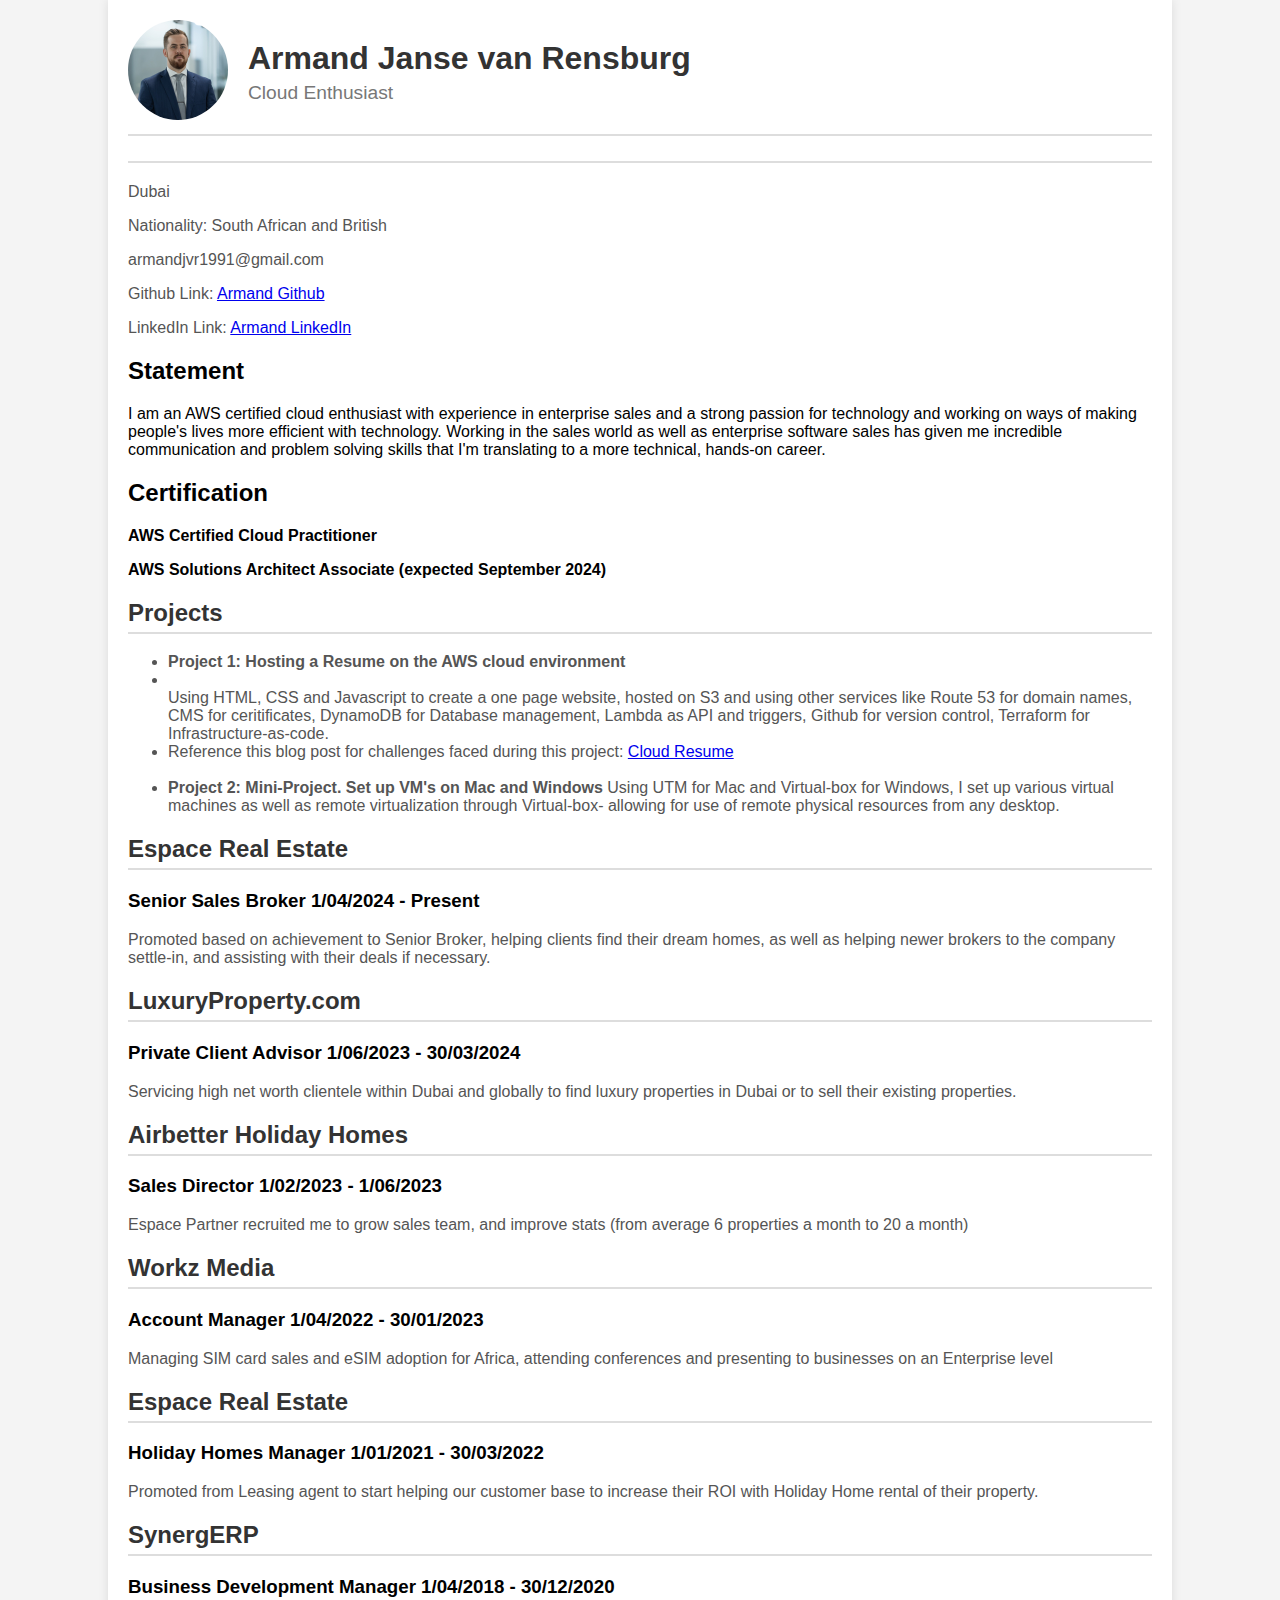
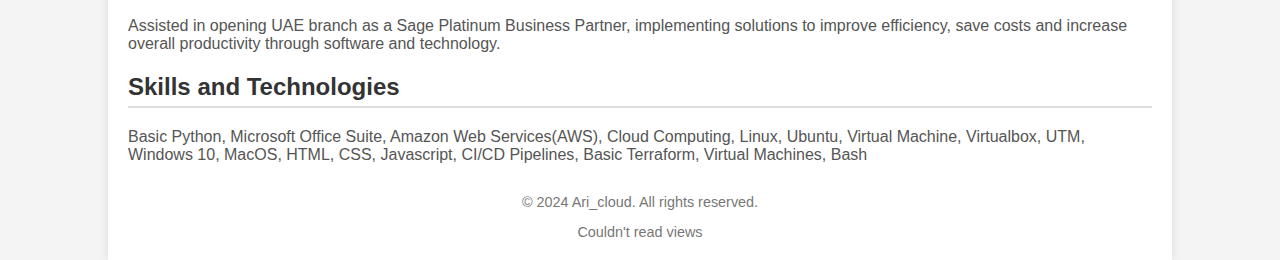
==== Website/index.html @ 145414bd "Update remove weird link index.html" ====
<!DOCTYPE html>
<html lang="en">
<head>
    <meta charset="UTF-8">
    <meta name="viewport" content="width=device-width, initial-scale=1.0">
    <title>My Resume</title>
    <link rel="stylesheet" href="styles.css">
</head>
<body>
    <div class="container">
        <header>
            <div class="profile-pic">
                <img src="Armand profile.jpeg" alt="Profile Picture">
            </div>
            <div class="intro">
                <h1>Armand Janse van Rensburg</h1>
                <p>Cloud Enthusiast</p>
            </div>
        </header>

        <section class="about">
            <h2></h2>
            <p>Dubai </p>
            <p>Nationality: South African and British </p>
            <p>armandjvr1991@gmail.com </p>
            <p>Github Link: <a href="https://github.com/Arijvr/cloudresume">Armand Github</a></p> 
            <p>LinkedIn Link: <a href="https://tinyurl.com/LinkedinArmand">Armand LinkedIn</a></p> 
        </section>

        <h2>Statement</h2>
        <p>I am an AWS certified cloud enthusiast with experience in enterprise sales and a strong passion for technology and working on ways of making people's lives more efficient with technology.
            Working in the sales world as well as enterprise software sales has given me incredible communication and problem solving skills that I'm translating to a more technical, hands-on career.
        </p>
    </section

        <section class="certification">
            <h2>Certification</h2>
            <p><strong>AWS Certified Cloud Practitioner</strong></p>
            <p><strong>AWS Solutions Architect Associate (expected September 2024)</strong></p>
        </section>

        <section class="projects">
            <h2>Projects</h2>
            <ul>
                <li><strong>Project 1: Hosting a Resume on the AWS cloud environment </strong></li>
                <li></li>Using HTML, CSS and Javascript to create 
                a one page website, hosted on S3 and using other services like Route 53 for domain names, CMS for ceritificates, DynamoDB
                for Database management, Lambda as API and triggers, Github for version control, Terraform for Infrastructure-as-code. </li>
                <li>Reference this blog post for challenges faced during this project: <a href="https://tinyurl.com/Ari-blog">Cloud Resume</a> </li>
                <br> 
                <li><strong>Project 2: Mini-Project. Set up VM's on Mac and Windows </strong> Using UTM for Mac and Virtual-box for Windows, 
                I set up various virtual machines as well as remote virtualization through Virtual-box- allowing for use of remote physical resources 
                from any desktop. </li>       
             </ul>
        </section>

        <section class="experience">
            <h2>Espace Real Estate</h2>
            <h3>Senior Sales Broker 1/04/2024 - Present </h3>
            <p>Promoted based on achievement to Senior Broker, helping clients find their dream homes, as well as helping newer 
                brokers to the company settle-in, and assisting with their deals if necessary.</p>
            <h2>LuxuryProperty.com</h2>
            <h3>Private Client Advisor 1/06/2023 - 30/03/2024 </h3>
            <p>Servicing high net worth clientele within Dubai and globally to find luxury properties in Dubai or to sell 
                their existing properties.</p>
            <h2>Airbetter Holiday Homes</h2>
            <h3>Sales Director 1/02/2023 - 1/06/2023 </h3>
            <p>Espace Partner recruited me to grow sales team, and improve stats (from average 6 properties a month to 20 a month)</p>
            <h2>Workz Media</h2>
            <h3>Account Manager 1/04/2022 - 30/01/2023 </h3>
            <p>Managing SIM card sales and eSIM adoption for Africa, attending conferences and presenting to businesses on an Enterprise level</p>
            <h2>Espace Real Estate</h2>
            <h3>Holiday Homes Manager 1/01/2021 - 30/03/2022</h3>
            <p>Promoted from Leasing agent to start helping our customer base to increase their ROI with Holiday Home rental of their property.</p>
            <h2>SynergERP </h2>
            <h3>Business Development Manager 1/04/2018 - 30/12/2020 </h3>
            <p>Assisted in opening UAE branch as a Sage Platinum Business Partner, implementing solutions to improve efficiency, save costs and 
                increase overall productivity through software and technology.
            </p>
        </section>


        <section class="skills and technologies">
            <h2>Skills and Technologies</h2>
            <p>Basic Python, Microsoft Office Suite, Amazon Web Services(AWS), Cloud Computing, Linux, Ubuntu, Virtual Machine, Virtualbox, UTM, Windows 10, MacOS, HTML, CSS, Javascript, CI/CD Pipelines, 
                Basic Terraform, Virtual Machines, Bash</p>
        </section>

        <footer>
            <p>&copy; 2024 Ari_cloud. All rights reserved.</p>
            <div class="counter-number text-grey-50 font-os font-size-16 active">Couldn't 
                read views</div>
        </footer>
    </div>

    <script src="./visitor.js"></script>
</body>
</html>
---- Website/styles.css ----
body {
    font-family: Arial, sans-serif;
    margin: 0;
    padding: 0;
    background-color: #f4f4f4;
}

.container {
    width: 80%;
    margin: 0 auto;
    padding: 20px;
    background-color: #fff;
    box-shadow: 0 0 10px rgba(0, 0, 0, 0.1);
}

header {
    display: flex;
    align-items: center;
    border-bottom: 2px solid #ddd;
    padding-bottom: 10px;
}

.profile-pic img {
    width: 100px;
    height: 100px;
    border-radius: 50%;
    margin-right: 20px;
}

.intro h1 {
    margin: 0;
    font-size: 2em;
    color: #333;
}

.intro p {
    margin: 5px 0 0;
    font-size: 1.2em;
    color: #777;
}

section {
    margin-top: 20px;
}

section h2 {
    font-size: 1.5em;
    color: #333;
    border-bottom: 2px solid #ddd;
    padding-bottom: 5px;
}

section p, section ul {
    font-size: 1em;
    color: #555;
}

footer {
    margin-top: 30px;
    text-align: center;
    font-size: 0.9em;
    color: #777;
}

#visitor-counter {
    margin-top: 10px;
    font-weight: bold;
}
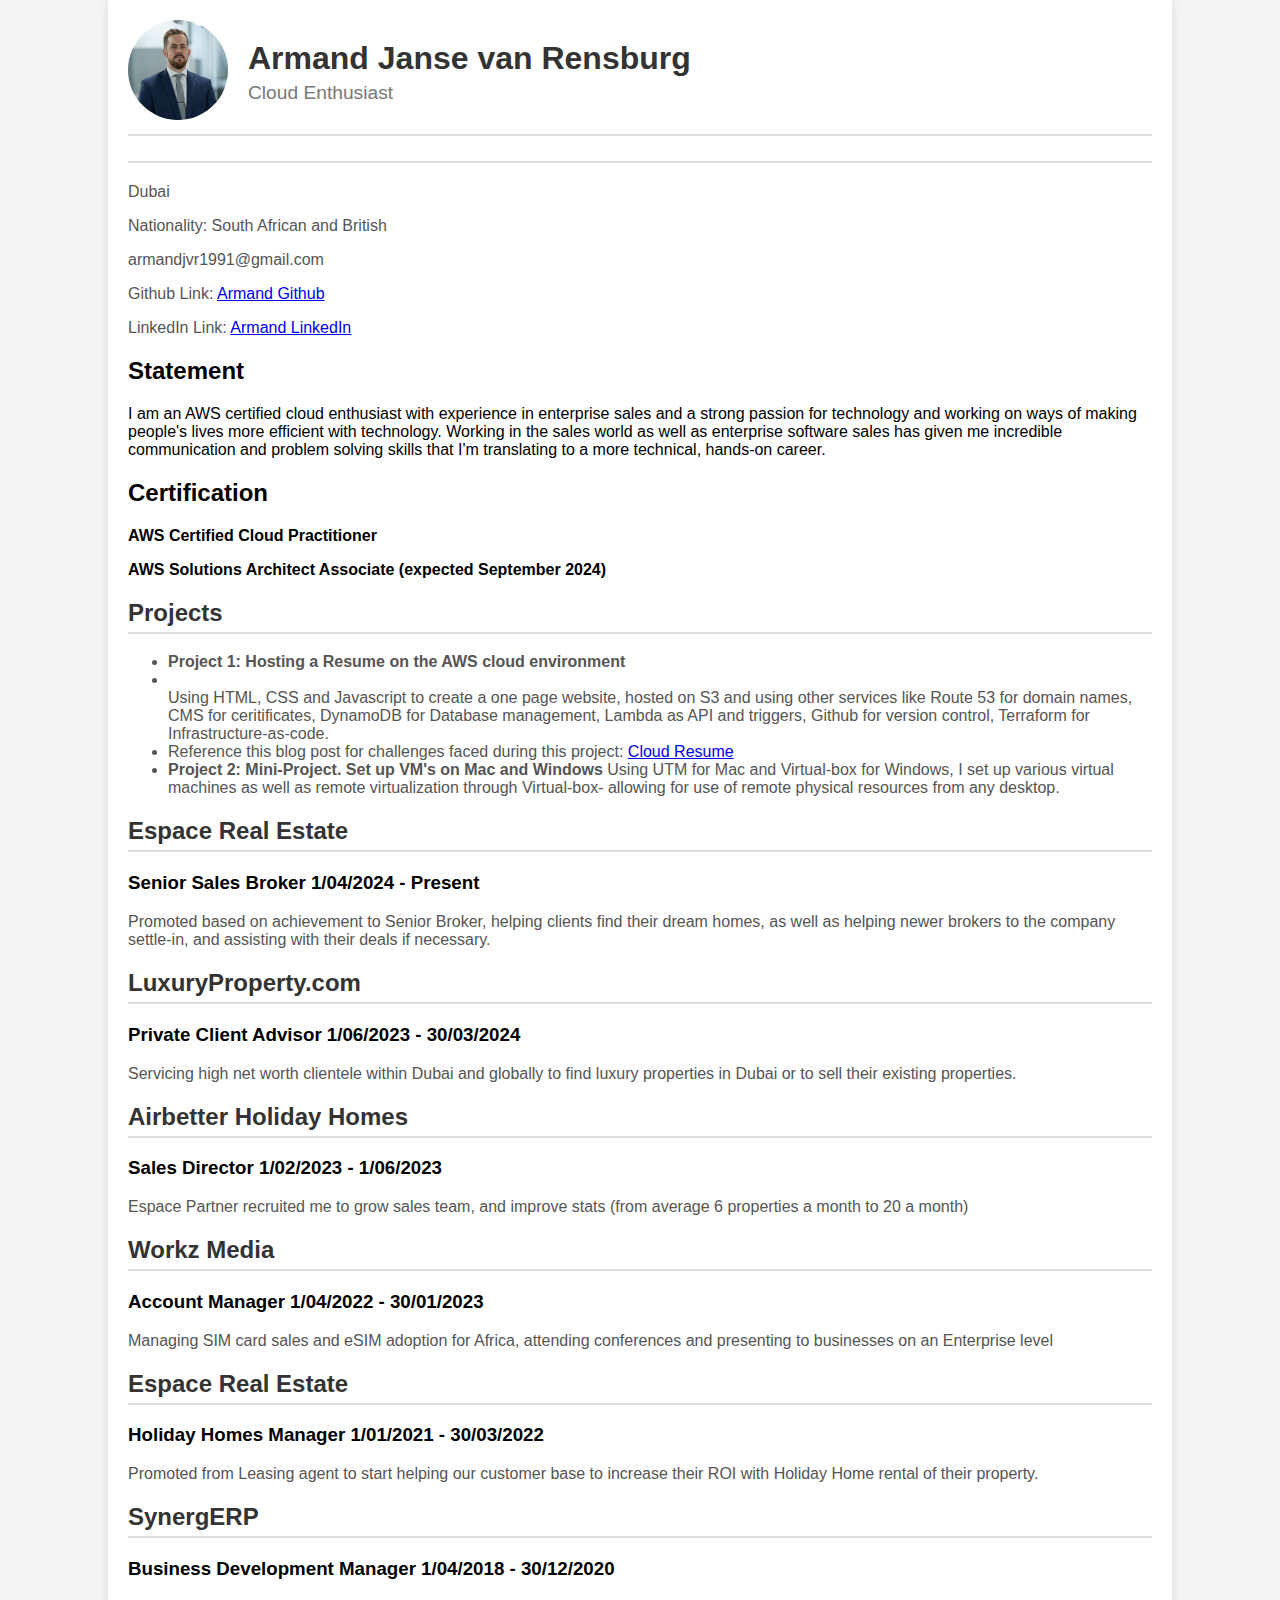
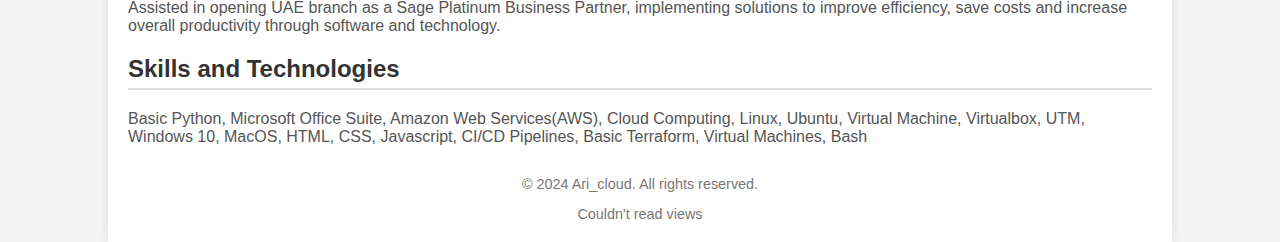
==== commit fec91813: "Update undo index.html" ====
--- a/Website/index.html
+++ b/Website/index.html
@@ -47,7 +47,6 @@
                 a one page website, hosted on S3 and using other services like Route 53 for domain names, CMS for ceritificates, DynamoDB
                 for Database management, Lambda as API and triggers, Github for version control, Terraform for Infrastructure-as-code. </li>
                 <li>Reference this blog post for challenges faced during this project: <a href="https://tinyurl.com/Ari-blog">Cloud Resume</a> </li>
-                <br> 
                 <li><strong>Project 2: Mini-Project. Set up VM's on Mac and Windows </strong> Using UTM for Mac and Virtual-box for Windows, 
                 I set up various virtual machines as well as remote virtualization through Virtual-box- allowing for use of remote physical resources 
                 from any desktop. </li>       
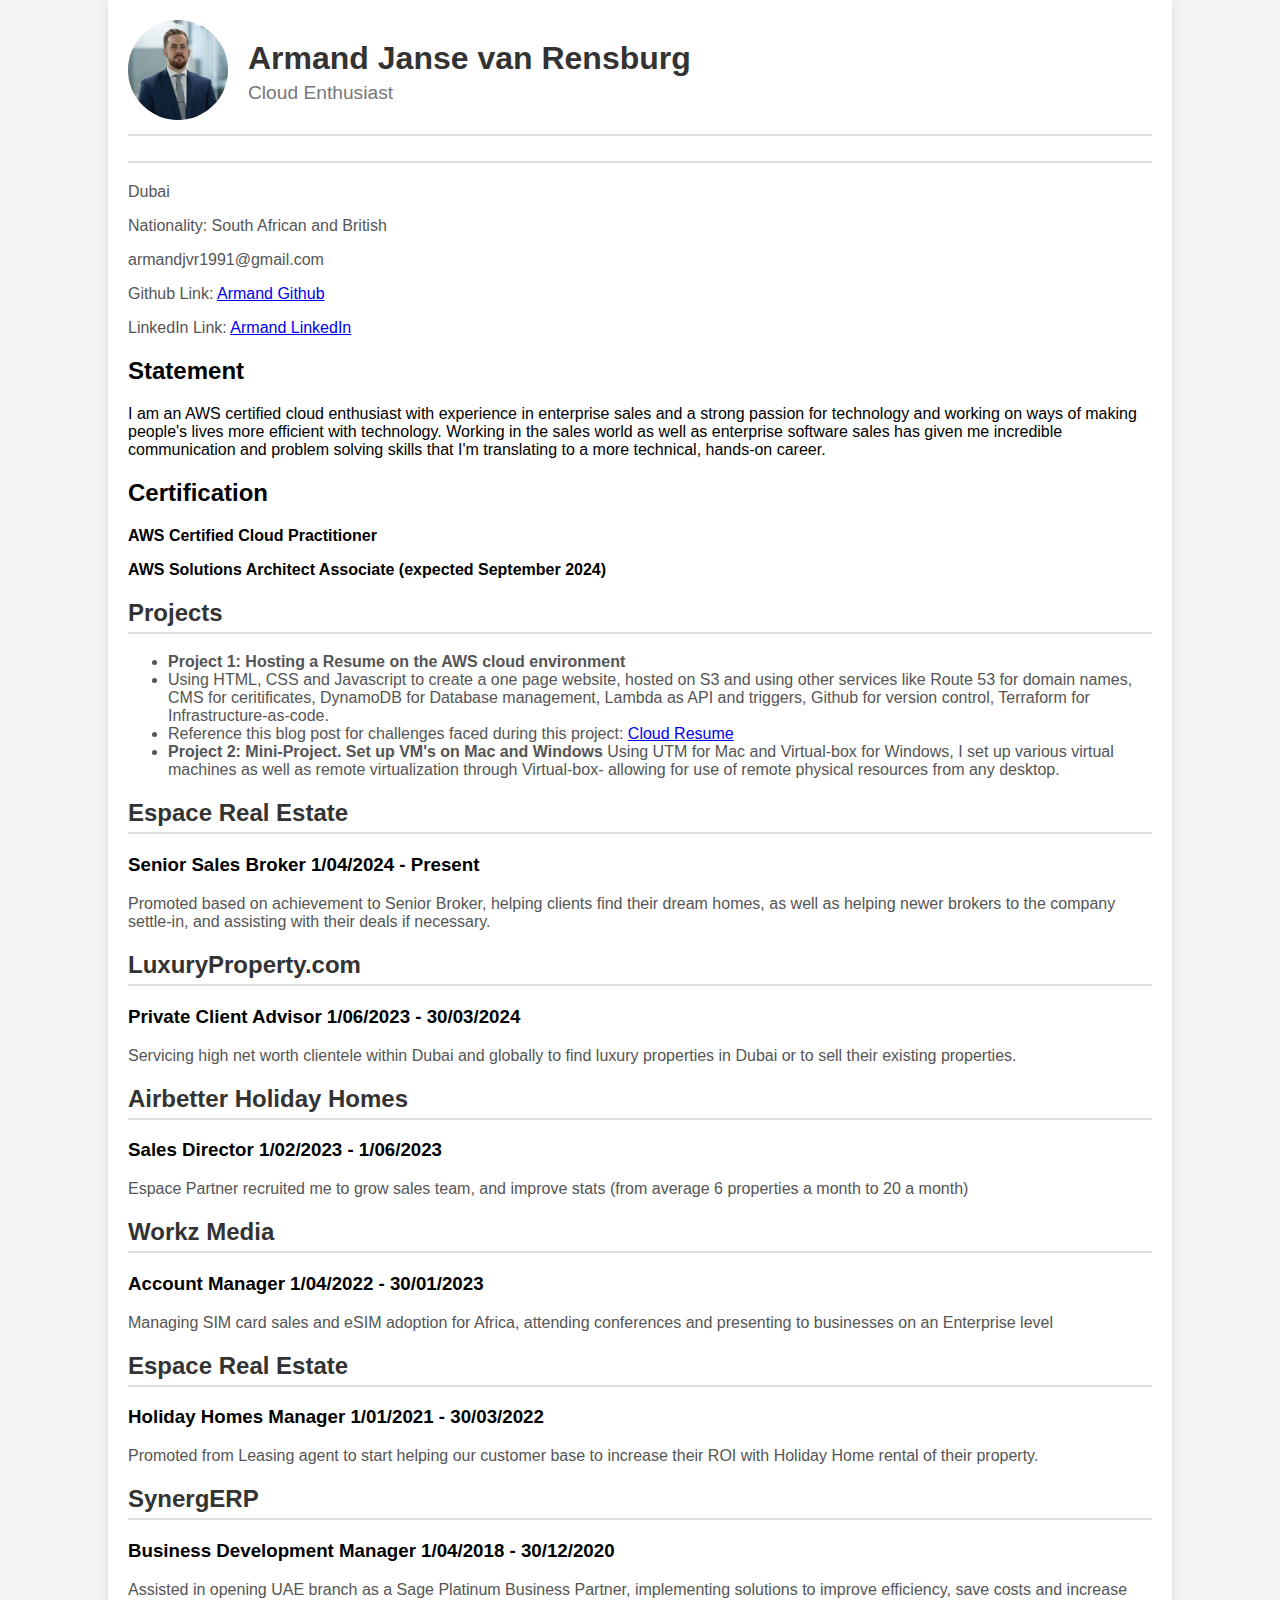
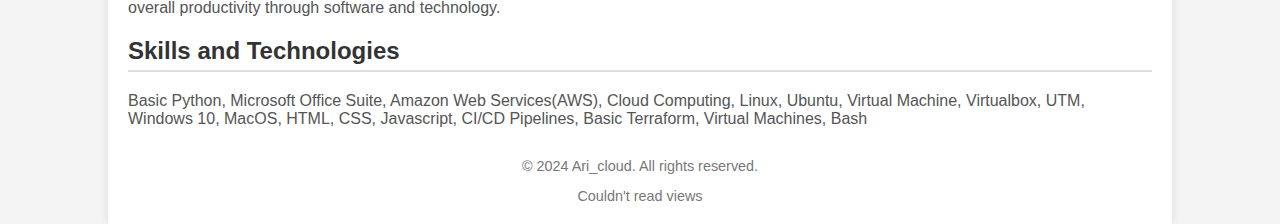
==== commit 297e0cd8: "Update spacing index.html" ====
--- a/Website/index.html
+++ b/Website/index.html
@@ -43,7 +43,7 @@
             <h2>Projects</h2>
             <ul>
                 <li><strong>Project 1: Hosting a Resume on the AWS cloud environment </strong></li>
-                <li></li>Using HTML, CSS and Javascript to create 
+                <li>Using HTML, CSS and Javascript to create 
                 a one page website, hosted on S3 and using other services like Route 53 for domain names, CMS for ceritificates, DynamoDB
                 for Database management, Lambda as API and triggers, Github for version control, Terraform for Infrastructure-as-code. </li>
                 <li>Reference this blog post for challenges faced during this project: <a href="https://tinyurl.com/Ari-blog">Cloud Resume</a> </li>
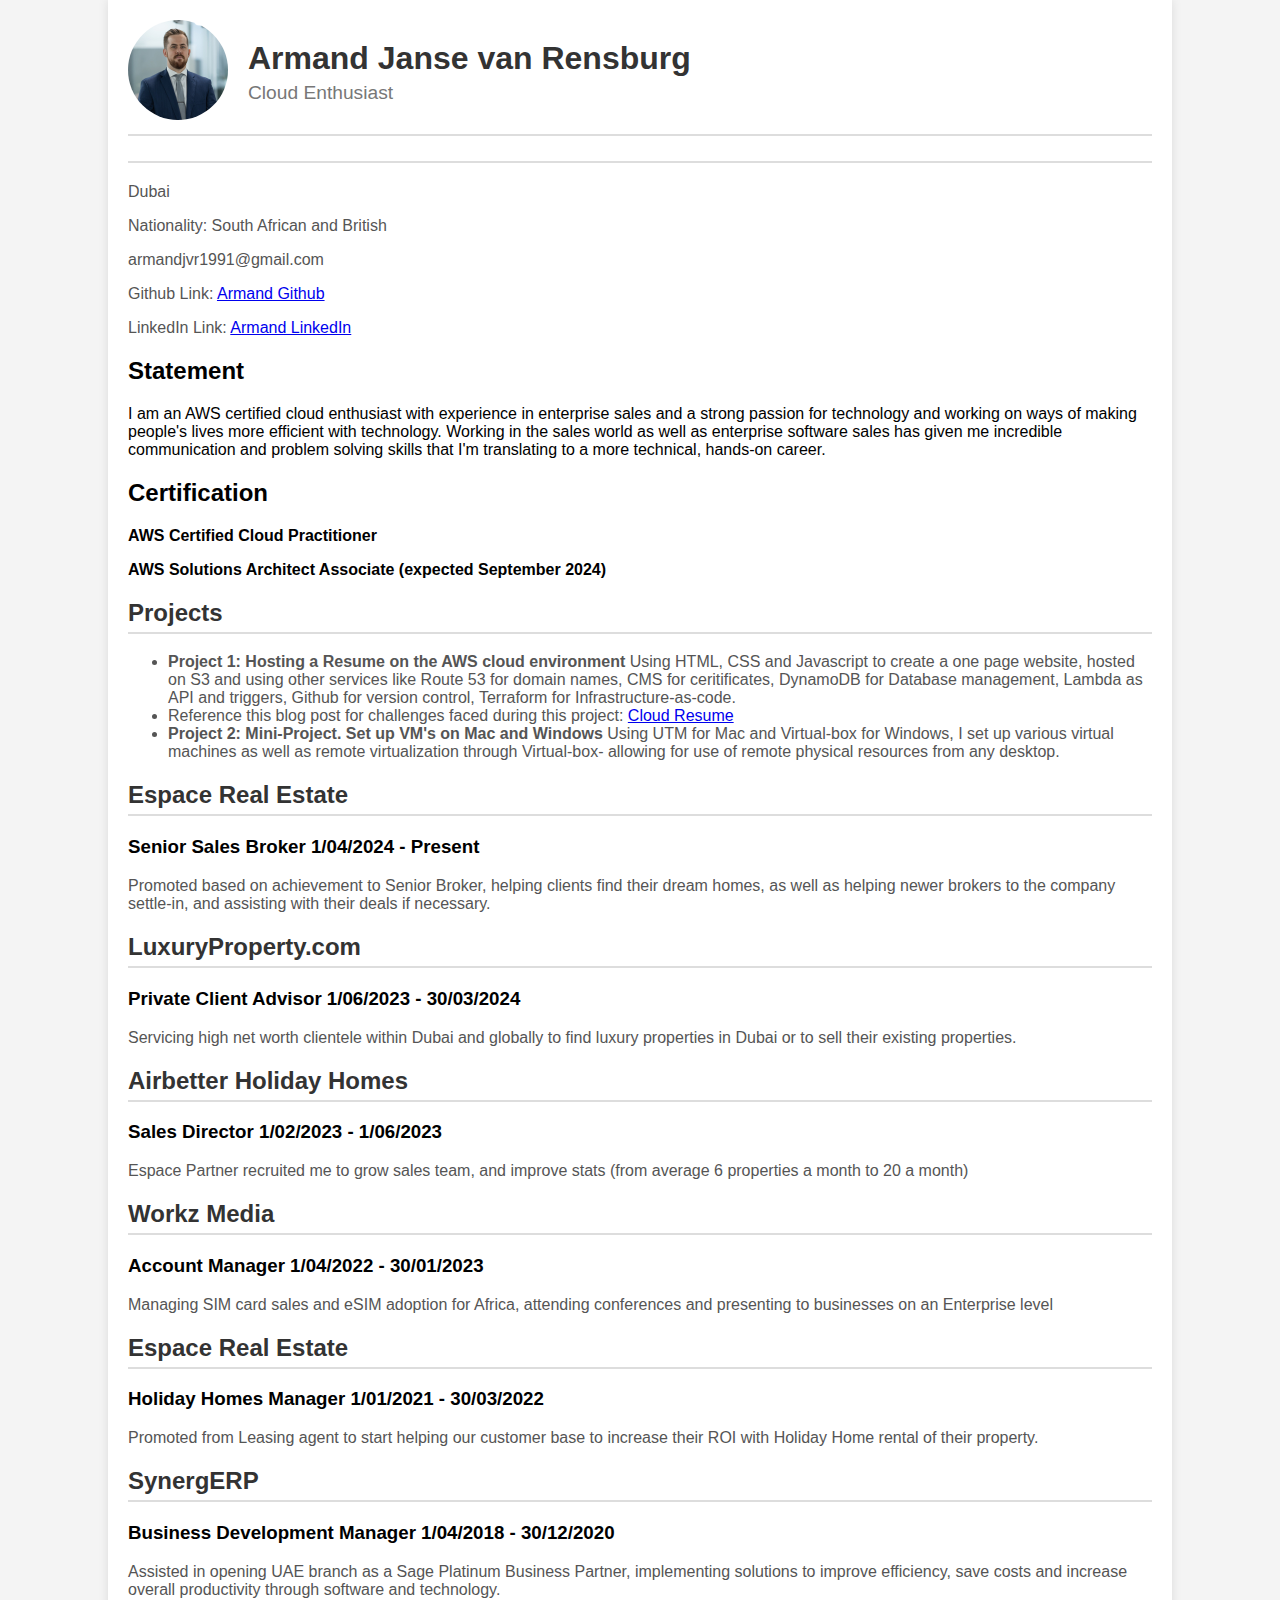
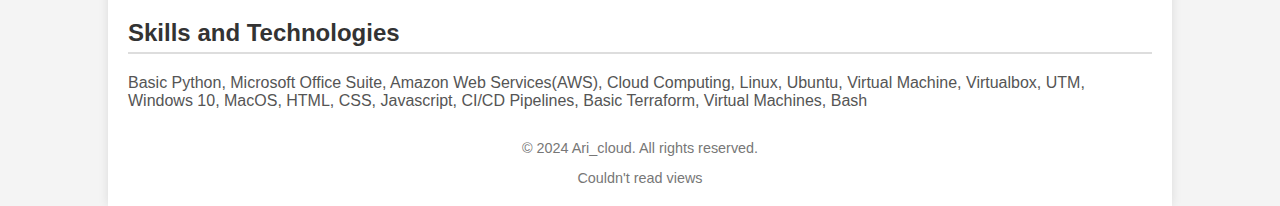
==== commit cb316ef4: "Update li index.html" ====
--- a/Website/index.html
+++ b/Website/index.html
@@ -42,8 +42,7 @@
         <section class="projects">
             <h2>Projects</h2>
             <ul>
-                <li><strong>Project 1: Hosting a Resume on the AWS cloud environment </strong></li>
-                <li>Using HTML, CSS and Javascript to create 
+                <li><strong>Project 1: Hosting a Resume on the AWS cloud environment </strong>Using HTML, CSS and Javascript to create 
                 a one page website, hosted on S3 and using other services like Route 53 for domain names, CMS for ceritificates, DynamoDB
                 for Database management, Lambda as API and triggers, Github for version control, Terraform for Infrastructure-as-code. </li>
                 <li>Reference this blog post for challenges faced during this project: <a href="https://tinyurl.com/Ari-blog">Cloud Resume</a> </li>
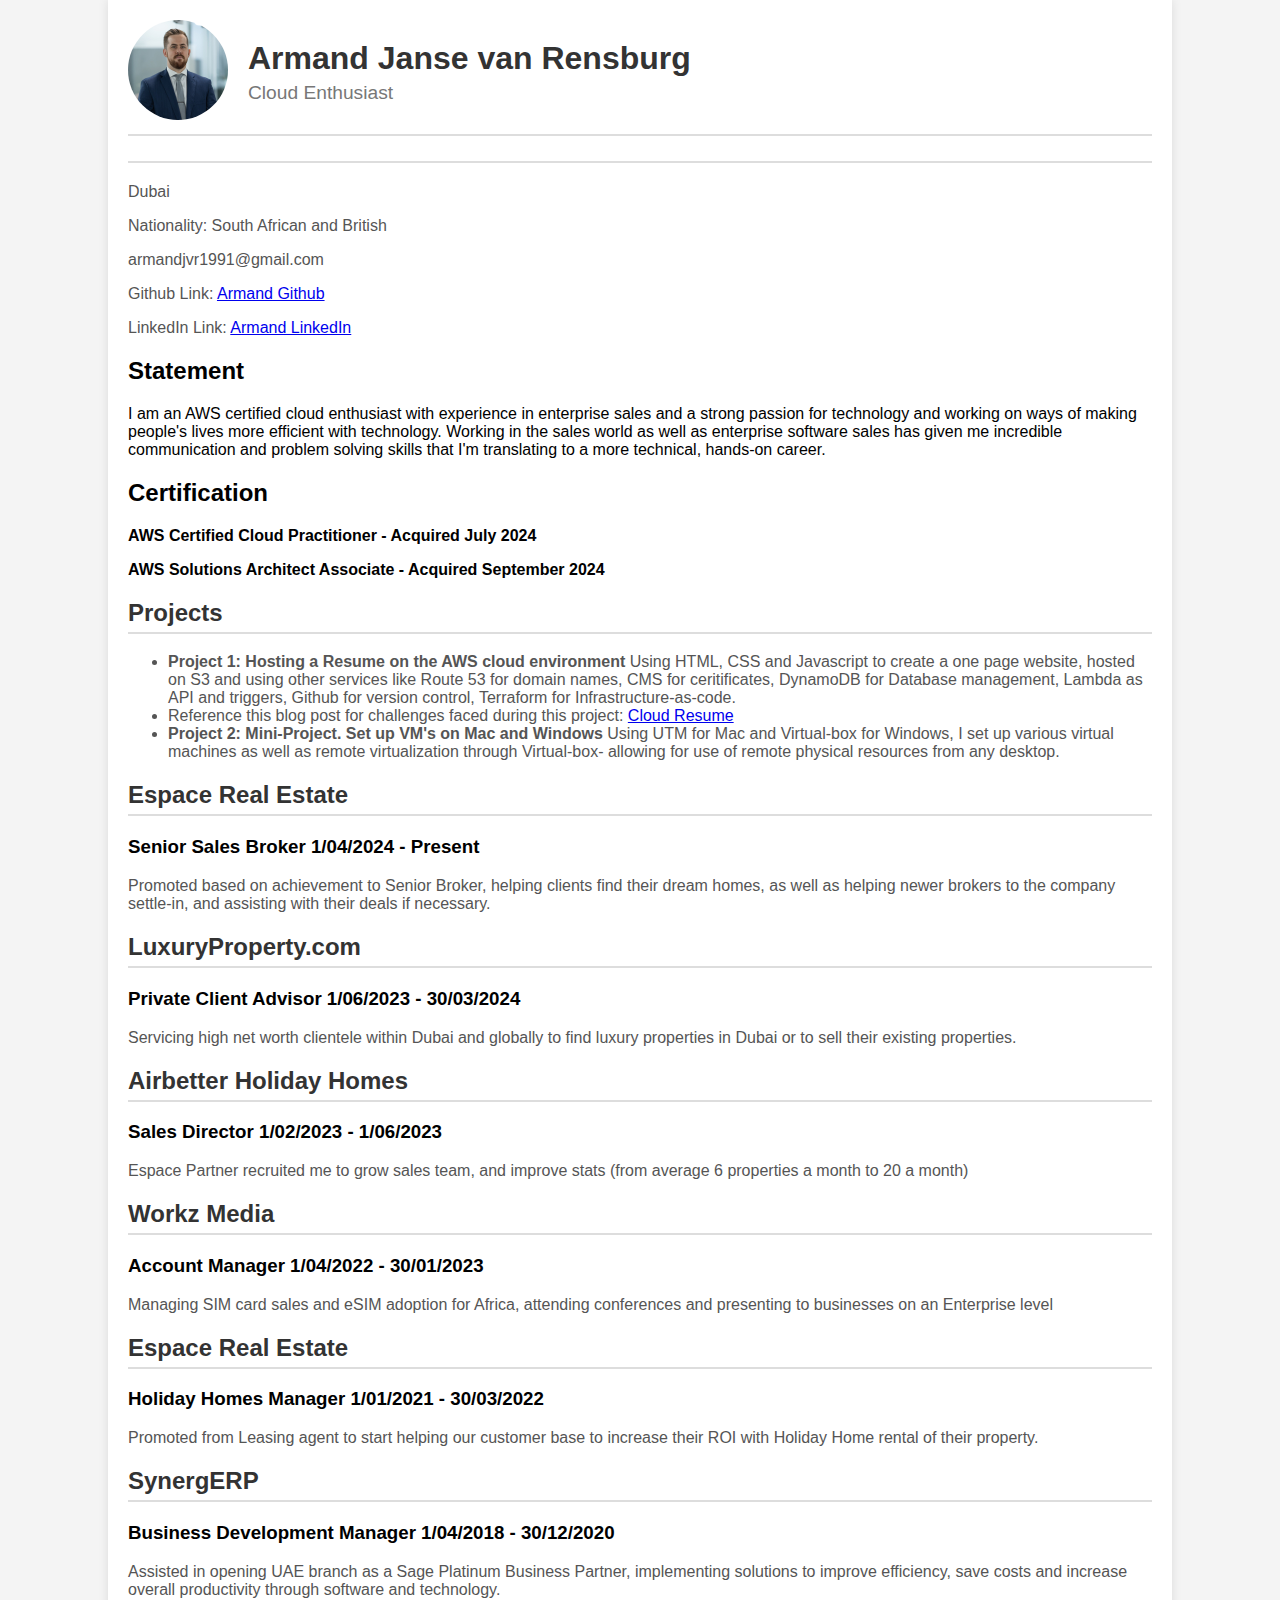
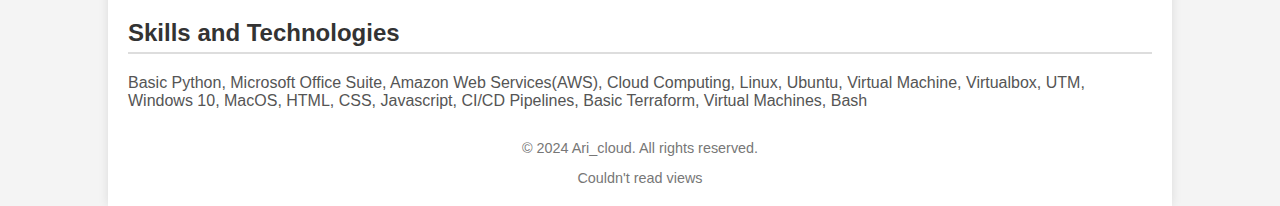
==== commit ab8bb547: "Update Cert.html" ====
--- a/Website/index.html
+++ b/Website/index.html
@@ -35,8 +35,8 @@
 
         <section class="certification">
             <h2>Certification</h2>
-            <p><strong>AWS Certified Cloud Practitioner</strong></p>
-            <p><strong>AWS Solutions Architect Associate (expected September 2024)</strong></p>
+            <p><strong>AWS Certified Cloud Practitioner - Acquired July 2024</strong></p>
+            <p><strong>AWS Solutions Architect Associate - Acquired September 2024</strong></p>
         </section>
 
         <section class="projects">
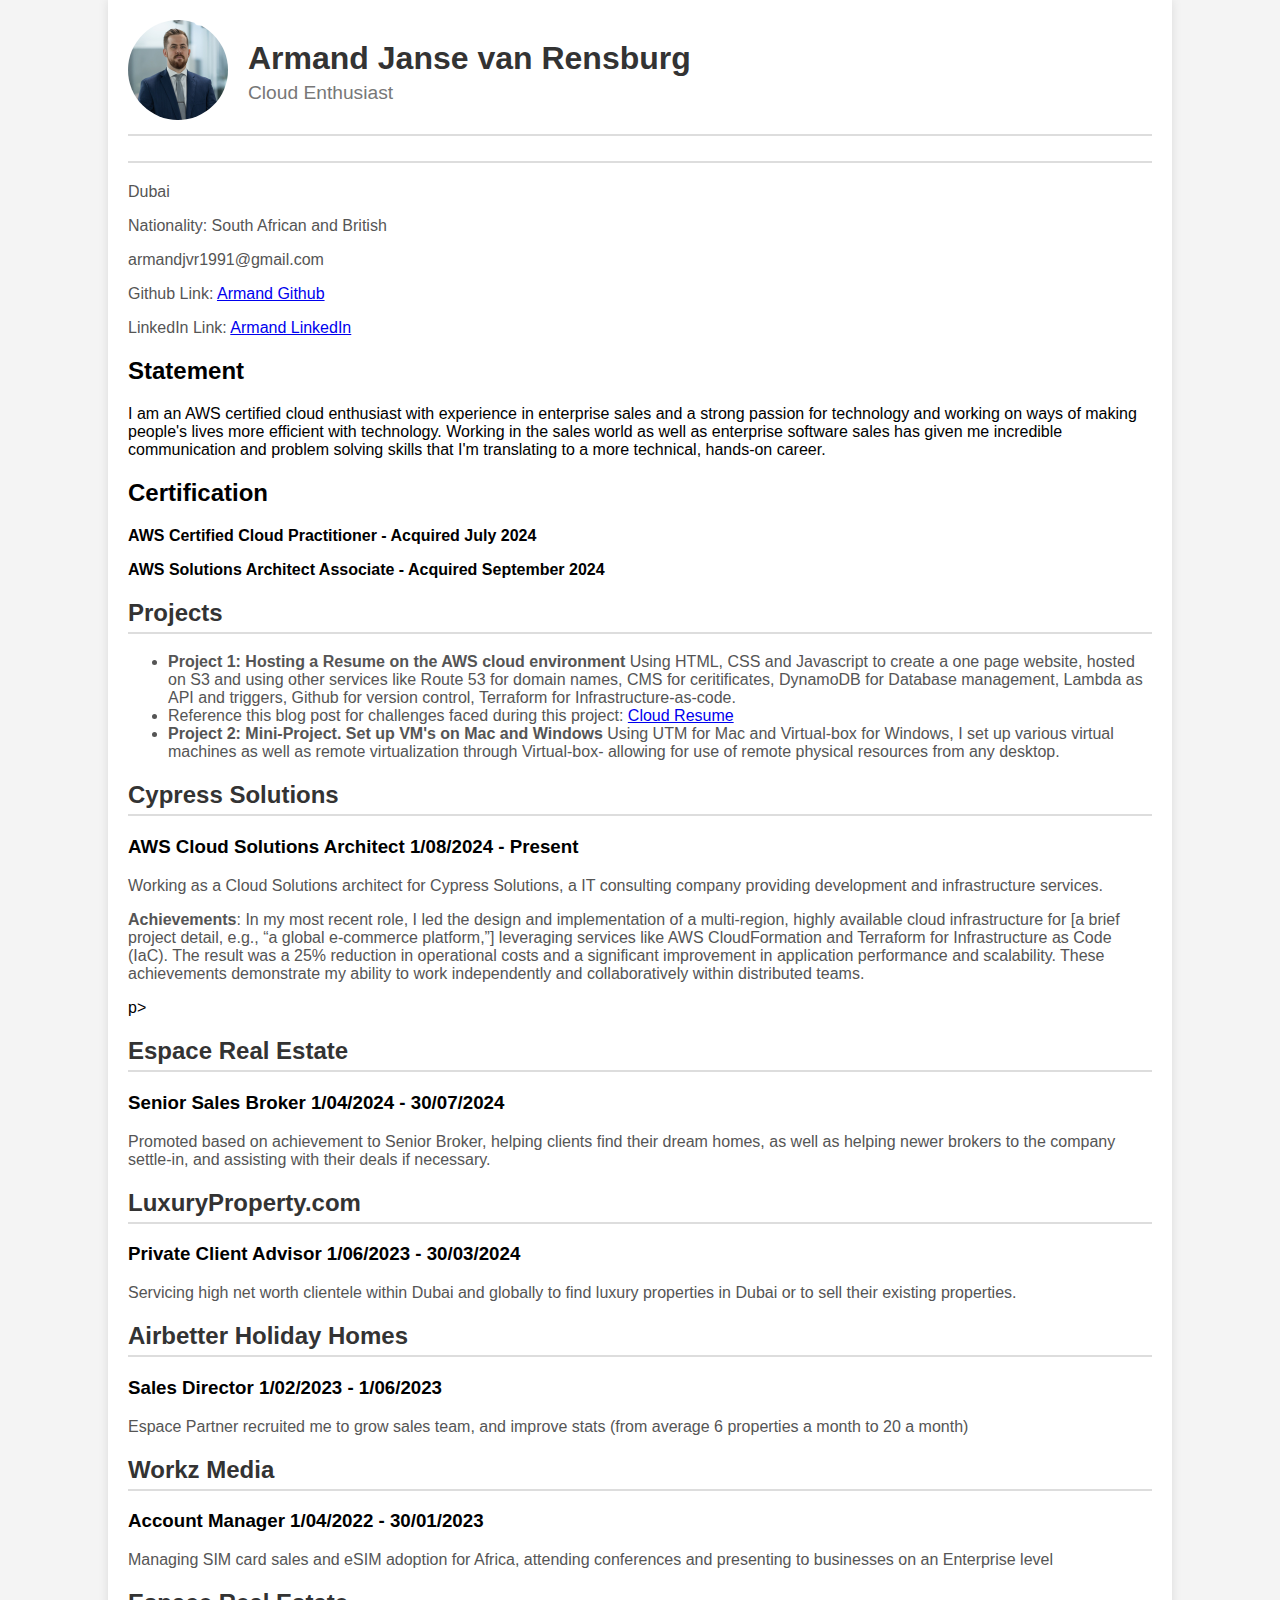
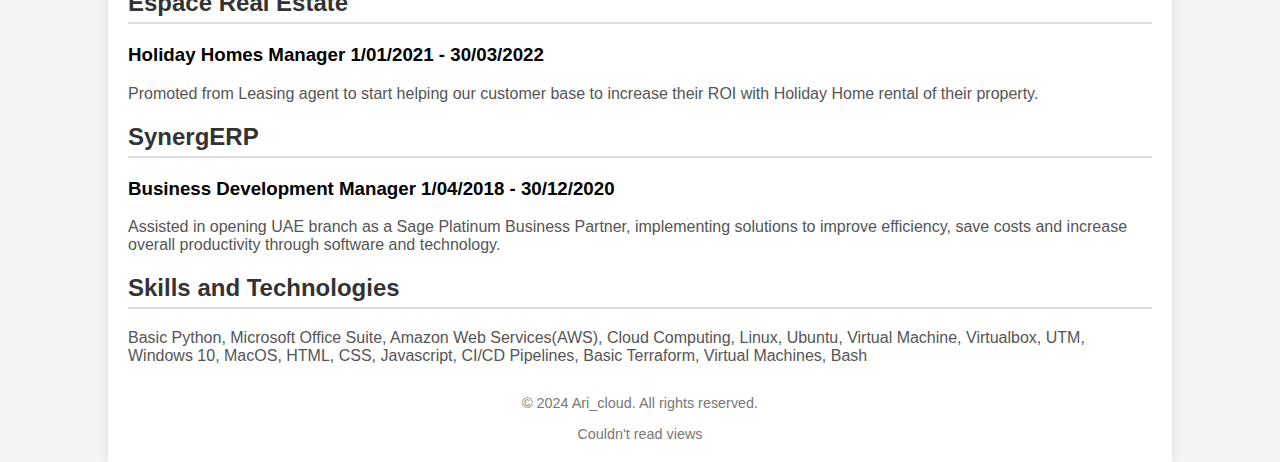
==== commit c6cf716a: "Update Employement.html" ====
--- a/Website/index.html
+++ b/Website/index.html
@@ -53,8 +53,13 @@
         </section>
 
         <section class="experience">
+            <h2>Cypress Solutions</h2>
+            <h3>AWS Cloud Solutions Architect 1/08/2024 - Present </h3>
+            <p>Working as a Cloud Solutions architect for Cypress Solutions, a IT consulting company providing development and infrastructure services.</p>
+            <p><strong>Achievements</strong>: In my most recent role, I led the design and implementation of a multi-region, highly available cloud infrastructure for [a brief project detail, e.g., “a global e-commerce platform,”] leveraging services like AWS CloudFormation and Terraform for Infrastructure as Code (IaC). The result was a 25% reduction in operational costs and a significant improvement in application performance and scalability. 
+                These achievements demonstrate my ability to work independently and collaboratively within distributed teams.</p>p>
             <h2>Espace Real Estate</h2>
-            <h3>Senior Sales Broker 1/04/2024 - Present </h3>
+            <h3>Senior Sales Broker 1/04/2024 - 30/07/2024 </h3>
             <p>Promoted based on achievement to Senior Broker, helping clients find their dream homes, as well as helping newer 
                 brokers to the company settle-in, and assisting with their deals if necessary.</p>
             <h2>LuxuryProperty.com</h2>
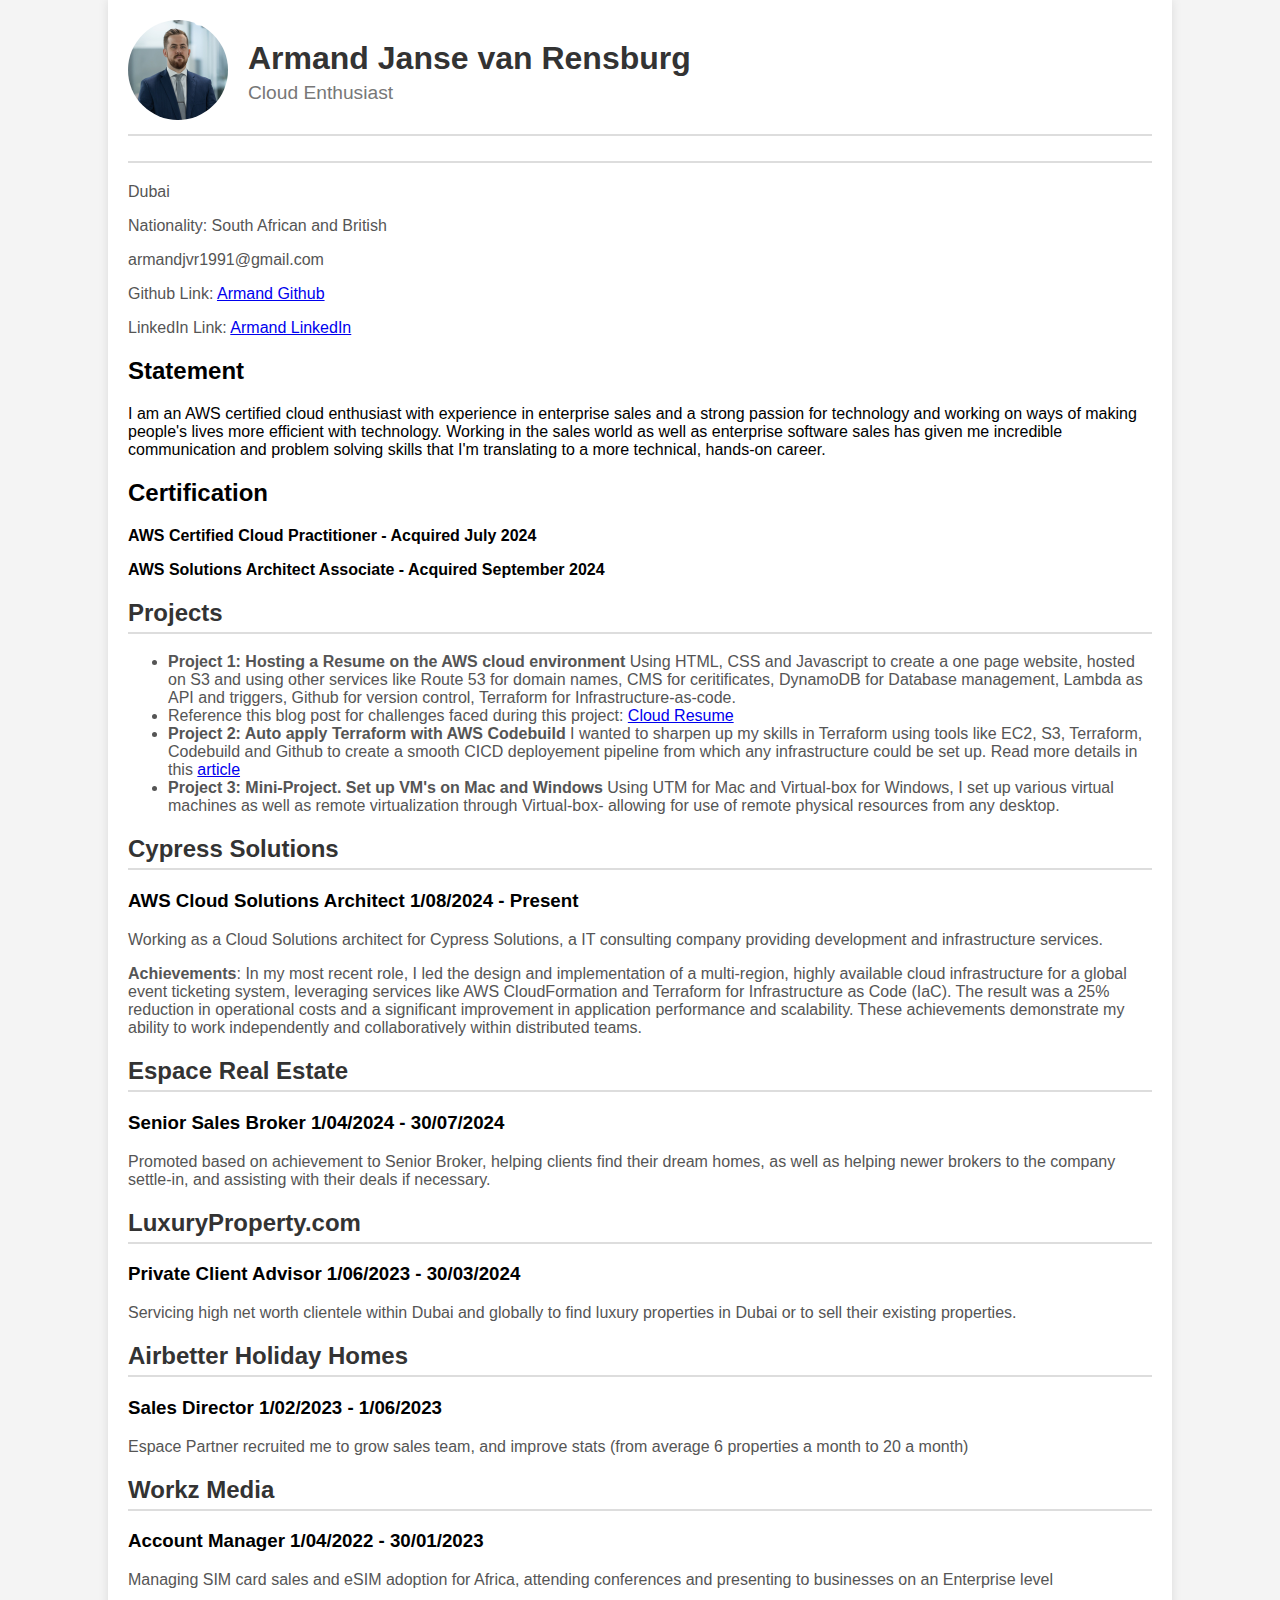
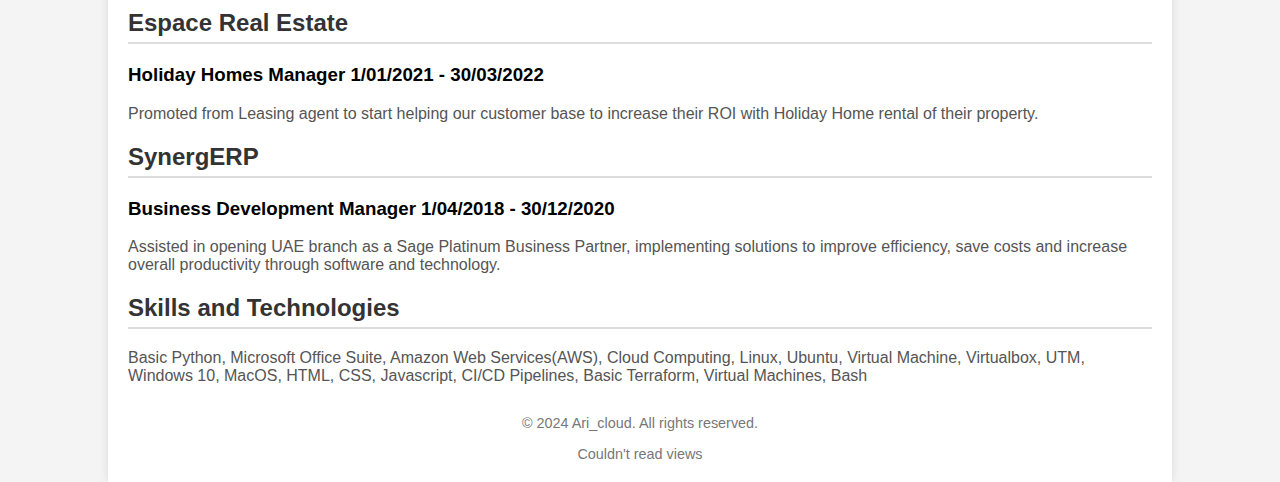
==== commit aff0d14b: "Update index.html" ====
--- a/Website/index.html
+++ b/Website/index.html
@@ -46,7 +46,9 @@
                 a one page website, hosted on S3 and using other services like Route 53 for domain names, CMS for ceritificates, DynamoDB
                 for Database management, Lambda as API and triggers, Github for version control, Terraform for Infrastructure-as-code. </li>
                 <li>Reference this blog post for challenges faced during this project: <a href="https://tinyurl.com/Ari-blog">Cloud Resume</a> </li>
-                <li><strong>Project 2: Mini-Project. Set up VM's on Mac and Windows </strong> Using UTM for Mac and Virtual-box for Windows, 
+                <li><strong>Project 2: Auto apply Terraform with AWS Codebuild </strong> I wanted to sharpen up my skills in Terraform using tools like EC2, S3, Terraform,
+                Codebuild and Github to create a smooth CICD deployement pipeline from which any infrastructure could be set up. Read more details in this <a href="update link">article</a></li>  
+                <li><strong>Project 3: Mini-Project. Set up VM's on Mac and Windows </strong> Using UTM for Mac and Virtual-box for Windows, 
                 I set up various virtual machines as well as remote virtualization through Virtual-box- allowing for use of remote physical resources 
                 from any desktop. </li>       
              </ul>
@@ -56,8 +58,8 @@
             <h2>Cypress Solutions</h2>
             <h3>AWS Cloud Solutions Architect 1/08/2024 - Present </h3>
             <p>Working as a Cloud Solutions architect for Cypress Solutions, a IT consulting company providing development and infrastructure services.</p>
-            <p><strong>Achievements</strong>: In my most recent role, I led the design and implementation of a multi-region, highly available cloud infrastructure for [a brief project detail, e.g., “a global e-commerce platform,”] leveraging services like AWS CloudFormation and Terraform for Infrastructure as Code (IaC). The result was a 25% reduction in operational costs and a significant improvement in application performance and scalability. 
-                These achievements demonstrate my ability to work independently and collaboratively within distributed teams.</p>p>
+            <p><strong>Achievements</strong>: In my most recent role, I led the design and implementation of a multi-region, highly available cloud infrastructure for a global event ticketing system, leveraging services like AWS CloudFormation and Terraform for Infrastructure as Code (IaC). The result was a 25% reduction in operational costs and a significant improvement in application performance and scalability. 
+                These achievements demonstrate my ability to work independently and collaboratively within distributed teams.</p>
             <h2>Espace Real Estate</h2>
             <h3>Senior Sales Broker 1/04/2024 - 30/07/2024 </h3>
             <p>Promoted based on achievement to Senior Broker, helping clients find their dream homes, as well as helping newer 
